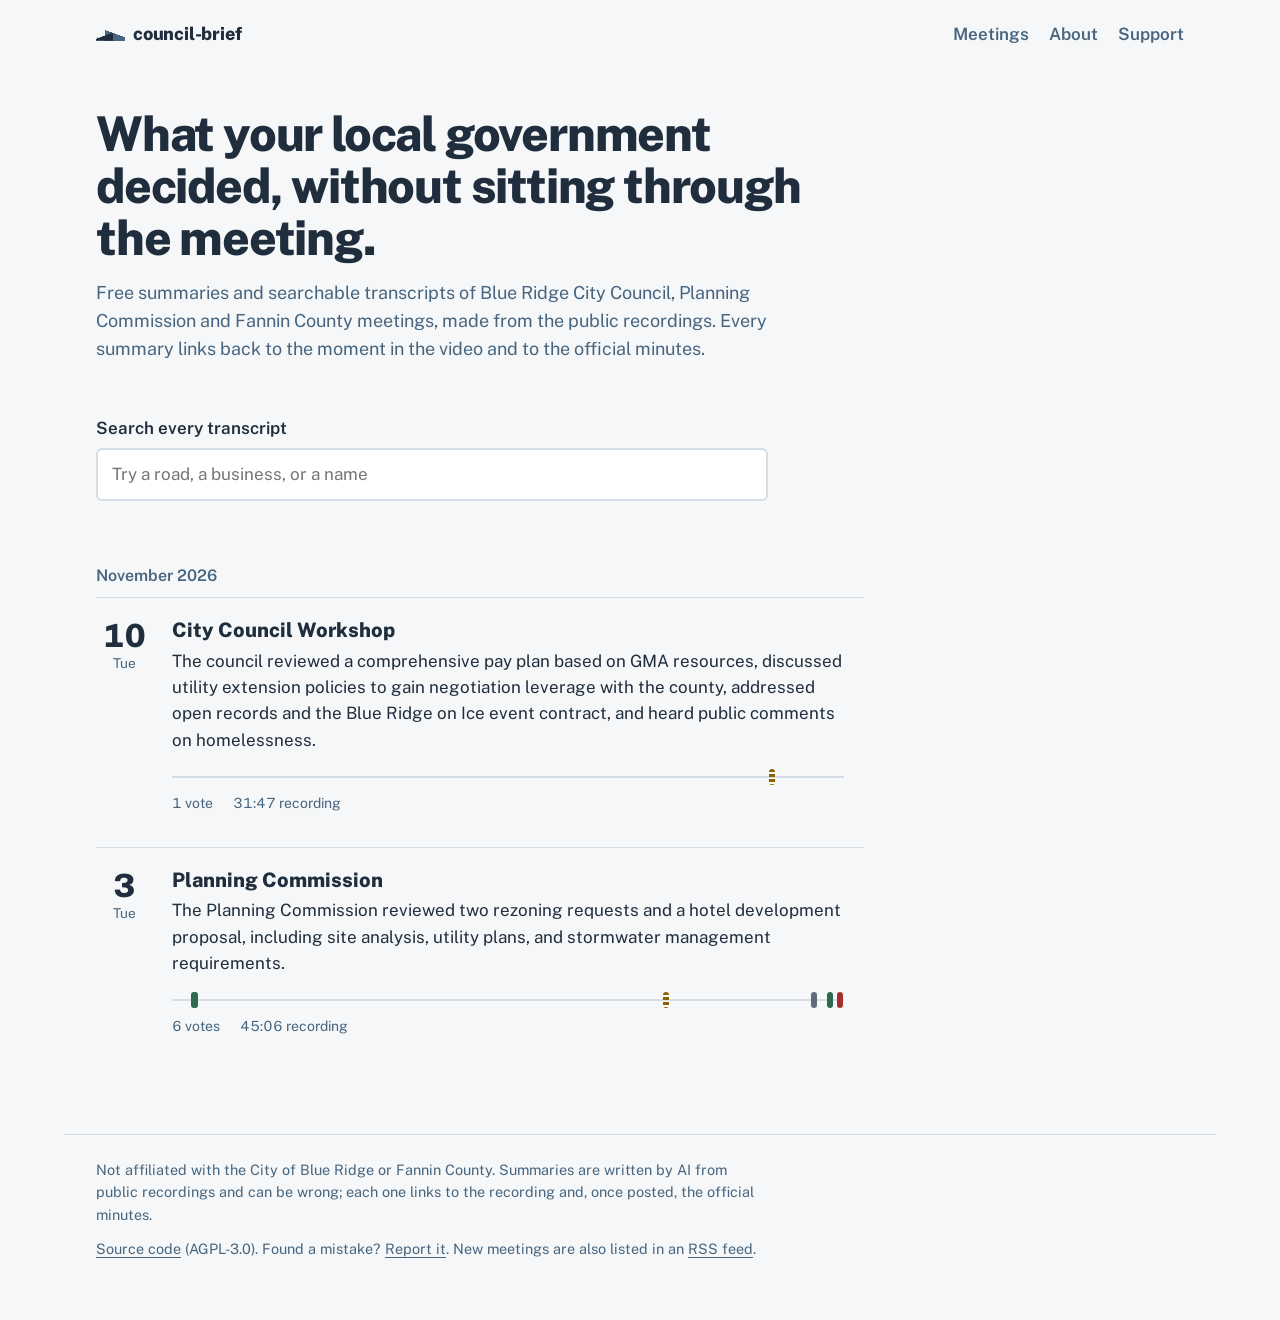
==== docs/index.html @ 67299557 "Support page: upgrade costs and donation goal; drop email alerts from the free version" ====
<!doctype html>
<html lang="en">
<head>
<meta charset="utf-8">
<meta name="viewport" content="width=device-width, initial-scale=1">
<title>council-brief: Blue Ridge and Fannin County meetings</title>
<meta name="description" content="Free summaries and searchable transcripts of Blue Ridge and Fannin County, Georgia public meetings.">
<link rel="preconnect" href="https://fonts.googleapis.com">
<link rel="preconnect" href="https://fonts.gstatic.com" crossorigin>
<link rel="stylesheet" href="https://fonts.googleapis.com/css2?family=Public+Sans:ital,wght@0,400;0,600;0,800;1,400&display=swap">
<link rel="stylesheet" href="assets/style.css">
<link rel="alternate" type="application/rss+xml" title="council-brief: new meetings" href="feed.xml">
</head>
<body>
<a class="skip" href="#main">Skip to content</a>
<header class="site">
  <a class="mark" href="index.html">council-brief</a>
  <nav aria-label="Site">
    <a href="index.html">Meetings</a>
    <a href="about.html">About</a>
    <a href="support.html">Support</a>
  </nav>
</header>
<main id="main">
<div class="intro">
<h1>What your local government decided, without sitting through the meeting.</h1>
<p>Free summaries and searchable transcripts of Blue Ridge City Council, Planning Commission and
Fannin County meetings, made from the public recordings. Every summary links back to the moment in the
video and to the official minutes.</p>
</div>
<section class="search" aria-labelledby="search-label">
  <label id="search-label" for="q">Search every transcript</label>
  <input id="q" type="search" autocomplete="off" placeholder="Try a road, a business, or a name">
  <p class="search-count" aria-live="polite"></p>
  <ol class="results"></ol>
</section>
<section class="month"><h2>November 2026</h2><ol class="entries"><li class="entry">
  <time datetime="2026-11-10"><span class="day">10</span><span class="dow">Tue</span></time>
  <div>
    <h3><a href="m/Kqv_qusn6rM.html">City Council Workshop</a></h3>
    <p>The council reviewed a comprehensive pay plan based on GMA resources, discussed utility extension policies to gain negotiation leverage with the county, addressed open records and the Blue Ridge on Ice event contract, and heard public comments on homelessness.</p>
    <div class="strip compact" role="group" aria-label="Timeline of the 31:47 recording with 1 vote marked"><div class="strip-bar"><span class="vmark unclear" style="left:89.23%" title="28:22: Result unclear, Extend the time for discussion"></span></div></div>
    <p class="facts"><span>1 vote</span><span>31:47 recording</span></p>
  </div>
</li><li class="entry">
  <time datetime="2026-11-03"><span class="day">3</span><span class="dow">Tue</span></time>
  <div>
    <h3><a href="m/su1pgPIVpbM.html">Planning Commission</a></h3>
    <p>The Planning Commission reviewed two rezoning requests and a hotel development proposal, including site analysis, utility plans, and stormwater management requirements.</p>
    <div class="strip compact" role="group" aria-label="Timeline of the 45:06 recording with 6 votes marked"><div class="strip-bar"><span class="vmark passed" style="left:3.25%" title="1:28: Passed, approve the minutes from the October 8th meeting"></span><span class="vmark passed" style="left:3.47%" title="1:34: Passed, approve the agenda for tonight"></span><span class="vmark unclear" style="left:73.46%" title="33:08: Result unclear, Rezone the property to C2"></span><span class="vmark dropped" style="left:95.55%" title="43:06: Died for lack of a second, Rezone the property to Central Business District (CBD)"></span><span class="vmark passed" style="left:97.95%" title="44:11: Passed, Rezone partial land to C2 with staff conditions"></span><span class="vmark failed" style="left:99.40%" title="44:50: Failed, Approve a conditional use permit for the hotel"></span></div></div>
    <p class="facts"><span>6 votes</span><span>45:06 recording</span></p>
  </div>
</li></ol></section>
</main>
<footer class="site">
  <p>Not affiliated with the City of Blue Ridge or Fannin County. Summaries are written by AI from public
  recordings and can be wrong; each one links to the recording and, once posted, the official minutes.</p>
  <p><a href="https://github.com/sudo-update-bryguy/council-brief">Source code</a> (AGPL-3.0). Found a mistake? <a href="https://github.com/sudo-update-bryguy/council-brief/issues">Report it</a>.
  New meetings are also listed in an <a href="feed.xml">RSS feed</a>.</p>
</footer>
<script src="assets/app.js"></script>

</body>
</html>
---- docs/assets/style.css ----
/* council-brief: the colors of the Blue Ridge range, layered blues on cool paper. */
:root {
  --paper: #f5f7f8;
  --haze: #d5dee6;      /* farthest ridge: borders, the timeline track */
  --mist: #e8eef2;      /* panels */
  --ridge: #47657f;     /* links, secondary text */
  --slate: #1f2d3d;     /* nearest ridge: text */
  --passed: #2e6a4d;    /* spruce */
  --failed: #a3302a;
  --unclear: #8a6200;   /* ochre */
  --dropped: #5f6b78;
  --measure: 42rem;
  --gap: clamp(1rem, 3vw, 2rem);
  font-family: "Public Sans", system-ui, -apple-system, "Segoe UI", sans-serif;
  color: var(--slate);
  background: var(--paper);
  line-height: 1.55;
}
* { box-sizing: border-box; }
body { margin: 0; font-size: 1.0625rem; }
a { color: var(--ridge); text-underline-offset: 0.18em; }
a:hover { color: var(--slate); }
:focus-visible { outline: 3px solid var(--unclear); outline-offset: 2px; border-radius: 2px; }
h1, h2, h3 { line-height: 1.2; margin: 0; }
h2 { font-size: 1.25rem; font-weight: 800; margin: 2.25rem 0 0.75rem; }
h3 { font-size: 1.0625rem; font-weight: 600; }
p { margin: 0 0 0.75rem; }
.visually-hidden, .skip:not(:focus) {
  position: absolute; width: 1px; height: 1px; overflow: hidden; clip: rect(0 0 0 0); white-space: nowrap;
}
.skip:focus { position: absolute; top: 0.5rem; left: 0.5rem; background: var(--slate); color: #fff; padding: 0.5rem 1rem; z-index: 10; }

/* Even-width digits only where numbers line up (times, dates); applied to all
   text, this font also widens hyphens. */
.ts, time, .strip-ends, .facts, .results .where { font-variant-numeric: tabular-nums; }

/* ---------- frame ---------- */
header.site, main, footer.site { max-width: 72rem; margin: 0 auto; padding: 0 var(--gap); }
header.site { display: flex; align-items: baseline; justify-content: space-between; gap: 1rem;
  flex-wrap: wrap; padding-top: 1.25rem; padding-bottom: 1.25rem; }
.mark { font-weight: 800; font-size: 1.125rem; color: var(--slate); text-decoration: none; letter-spacing: -0.01em; }
.mark::before { /* three ridgelines */
  content: ""; display: inline-block; width: 1.6em; height: 0.8em; margin-right: 0.45em; vertical-align: -0.05em;
  background:
    linear-gradient(160deg, transparent 48%, var(--slate) 49% 100%) 0 100% / 60% 70% no-repeat,
    linear-gradient(200deg, transparent 48%, var(--ridge) 49% 100%) 100% 100% / 70% 100% no-repeat,
    linear-gradient(var(--haze), var(--haze)) 0 100% / 100% 30% no-repeat;
}
header.site nav { display: flex; gap: 1.25rem; }
header.site nav a { text-decoration: none; font-weight: 600; }
footer.site { margin-top: 4rem; padding-top: 1.5rem; padding-bottom: 3rem; border-top: 1px solid var(--haze);
  color: var(--ridge); font-size: 0.9rem; }
footer.site p { max-width: var(--measure); }

/* ---------- home ---------- */
.intro { max-width: 46rem; padding: 2.5rem 0 1.5rem; }
.intro h1 { font-size: clamp(1.9rem, 5vw, 3rem); font-weight: 800; letter-spacing: -0.025em; line-height: 1.08; margin-bottom: 1rem; }
.intro p { max-width: var(--measure); color: var(--ridge); font-size: 1.125rem; }

.search { max-width: var(--measure); margin: 1rem 0 1rem; }
.search label, .find { display: block; font-weight: 600; margin-bottom: 0.4rem; }
input[type="search"] { width: 100%; font: inherit; color: var(--slate); background: #fff;
  border: 2px solid var(--haze); border-radius: 6px; padding: 0.7rem 0.9rem; }
input[type="search"]:focus { border-color: var(--ridge); outline: none; box-shadow: 0 0 0 3px var(--haze); }
.search-count, .find-count { color: var(--ridge); font-size: 0.9rem; margin: 0.5rem 0; min-height: 1.2em; }
.results { list-style: none; padding: 0; margin: 0; }
.results li { padding: 0.6rem 0; border-bottom: 1px solid var(--haze); }
.results .where { display: block; font-size: 0.875rem; color: var(--ridge); }
mark { background: #f1dfa8; color: inherit; padding: 0 0.1em; border-radius: 2px; }

.month h2 { color: var(--ridge); font-weight: 600; font-size: 1rem; margin-top: 2.5rem; }
.entries { list-style: none; padding: 0; margin: 0; }
.entry { display: grid; grid-template-columns: 3.5rem 1fr; gap: 0 1.25rem; padding: 1.25rem 0;
  border-top: 1px solid var(--haze); max-width: 48rem; }
.entry time { display: flex; flex-direction: column; align-items: center; line-height: 1; padding-top: 0.15rem; }
.entry .day { font-size: 2rem; font-weight: 800; letter-spacing: -0.03em; }
.entry .dow { font-size: 0.85rem; color: var(--ridge); margin-top: 0.3rem; }
.entry h3 { font-size: 1.25rem; font-weight: 800; margin-bottom: 0.35rem; }
.entry h3 a { color: var(--slate); text-decoration: none; }
.entry h3 a:hover { text-decoration: underline; }
.entry p { max-width: var(--measure); }
.facts { display: flex; gap: 1.25rem; font-size: 0.875rem; color: var(--ridge); margin-top: 0.5rem; }

/* ---------- the timeline strip: the meeting as a bar, votes marked where they happened ---------- */
.strip { margin: 1rem 0 0.25rem; }
.strip-bar { position: relative; height: 1.75rem; border-radius: 4px;
  background: linear-gradient(to bottom, transparent 42%, var(--haze) 42% 58%, transparent 58%); }
.strip.compact .strip-bar { height: 1rem; max-width: var(--measure); }
.vmark { position: absolute; top: 0; bottom: 0; width: 6px; margin-left: -3px; border-radius: 3px; background: var(--dropped); }
.strip:not(.compact) .vmark { width: 10px; margin-left: -5px; }
.strip:not(.compact) .vmark:hover, .strip:not(.compact) .vmark:focus-visible { transform: scaleY(1.2); }
.vmark.passed { background: var(--passed); }
.vmark.failed { background: var(--failed); }
.vmark.unclear { background: repeating-linear-gradient(180deg, var(--unclear) 0 3px, transparent 3px 5px); }
.strip-ends { display: flex; justify-content: space-between; font-size: 0.8rem; color: var(--ridge); margin-top: 0.2rem; }
.playhead { position: absolute; top: -2px; bottom: -2px; width: 2px; background: var(--slate); pointer-events: none; display: none; }

/* ---------- meeting ---------- */
body.wide header.site, body.wide main, body.wide footer.site { max-width: 112rem; }
.meeting h1 { font-size: clamp(1.75rem, 4.5vw, 2.75rem); font-weight: 800; letter-spacing: -0.02em; margin: 0.5rem 0 0.5rem; }
.meeting h1 .date { display: block; font-size: 0.5em; font-weight: 400; letter-spacing: 0; color: var(--ridge); margin-top: 0.4rem; }
.back { margin: 1rem 0 0; font-size: 0.95rem; }
.top { display: grid; gap: 1.5rem; }
.lede-block, .votes { min-width: 0; }
.votes h2 { margin-top: 0.5rem; }

/* Wide screens: the video in the middle, flanked by the title and overview on
   the left and the votes on the right. */
@media (min-width: 70rem) {
  .top {
    grid-template-columns: minmax(15rem, 1fr) minmax(0, 2.4fr) minmax(18rem, 1.15fr);
    grid-template-rows: auto 1fr;
    grid-template-areas: "heading watch votes" "lede watch votes";
    column-gap: clamp(1.5rem, 2.5vw, 3rem); row-gap: 0; align-items: start;
  }
  .heading { grid-area: heading; }
  .watch { grid-area: watch; margin-top: 1rem; }
  .lede-block { grid-area: lede; margin-top: 1rem; }
  .votes { grid-area: votes; margin-top: 0.5rem; }
  .meeting h1 { font-size: clamp(1.9rem, 2.4vw, 2.6rem); }
  .top .lede { font-size: 1.075rem; }
  /* Narrow column: outcome and time on one line, the motion under them. */
  .votes .decision { grid-template-columns: 1fr auto; }
  .votes .decision .motion { grid-column: 1 / -1; grid-row: 2; padding-right: 0.9rem; }
  .votes .motion p { font-size: 0.975rem; }
}

/* Below the video: discussion and comments in columns, transcript full width. */
.details { margin-top: 1rem; }
.details .items { max-width: none; }
@media (min-width: 60rem) {
  .details .items { display: grid; grid-template-columns: repeat(auto-fill, minmax(24rem, 1fr)); column-gap: 3rem; }
  .details .items li { border-bottom: 0; border-top: 1px solid var(--haze); }
}
.player { position: relative; aspect-ratio: 16 / 9; background: var(--slate); border-radius: 6px; overflow: hidden; }
.player iframe, #player { position: absolute; inset: 0; width: 100%; height: 100%; border: 0; }
.poster { display: flex; align-items: center; justify-content: center; height: 100%; color: #fff; font-weight: 600; }
.record { background: var(--mist); border-radius: 6px; padding: 1rem 1.25rem; margin-top: 1.25rem; font-size: 0.95rem; }
.record h2 { font-size: 1rem; margin: 0 0 0.4rem; }
.record p:first-of-type a { margin-right: 1rem; font-weight: 600; }
.record p:last-child { margin: 0; color: var(--ridge); }

.lede { font-size: 1.2rem; line-height: 1.5; max-width: var(--measure); }

.decisions { list-style: none; padding: 0; margin: 0; }
.decision { display: grid; grid-template-columns: 8.5rem 1fr auto; gap: 0.25rem 1rem; padding: 0.9rem 0 0.9rem 0.9rem;
  border-left: 5px solid var(--dropped); margin-bottom: 0.5rem; background: #fff; border-radius: 0 6px 6px 0; }
.decision.passed { border-color: var(--passed); }
.decision.failed { border-color: var(--failed); }
.decision.unclear { border-left-style: dashed; border-color: var(--unclear); }
.outcome { font-weight: 800; }
.passed .outcome { color: var(--passed); }
.failed .outcome { color: var(--failed); }
.unclear .outcome { color: var(--unclear); }
.dropped .outcome { color: var(--dropped); }
.motion p { margin: 0; }
.count { display: block; font-size: 0.875rem; color: var(--ridge); }
.when { padding-right: 0.9rem; }
blockquote { margin: 0.4rem 0 0; color: var(--ridge); font-size: 0.925rem; }
@media (max-width: 34rem) {
  .decision { grid-template-columns: 1fr auto; }
  .decision .motion { grid-column: 1 / -1; grid-row: 2; padding-right: 0.9rem; }
}

.items { list-style: none; padding: 0; margin: 0; max-width: var(--measure); }
.items li { padding: 0.75rem 0; border-bottom: 1px solid var(--haze); }
.items li:last-child { border-bottom: 0; }
.items h3 { margin-bottom: 0.25rem; }
.items .pos { font-weight: 400; color: var(--ridge); }
.items p { margin: 0; }
.check { display: inline-block; margin-top: 0.35rem; font-size: 0.825rem; color: var(--unclear); cursor: help;
  border-bottom: 1px dotted currentColor; }
.ts { font-size: 0.875rem; font-weight: 600; white-space: nowrap; text-decoration: none;
  background: var(--mist); color: var(--ridge); padding: 0.05rem 0.4rem; border-radius: 4px; }
.ts:hover { background: var(--haze); color: var(--slate); }
.provenance { margin-top: 2rem; font-size: 0.875rem; color: var(--ridge); max-width: 60rem; }
.empty { color: var(--ridge); }

#transcript { margin-top: 3rem; border-top: 1px solid var(--haze); }
#transcript .note { color: var(--ridge); font-size: 0.925rem; max-width: var(--measure); }
.lines { margin-top: 1rem; }
.lines { max-width: 82rem; }
.lines p { display: grid; grid-template-columns: 4.25rem 1fr; gap: 0.75rem; margin: 0; padding: 0.3rem 0.5rem; border-radius: 4px; }
.lines p.hidden { display: none; }
.lines p.here { background: #fbf1d3; }
.lines .ts { justify-self: start; align-self: start; }
.who { display: block; font-weight: 600; font-size: 0.875rem; color: var(--ridge); }

.prose { max-width: var(--measure); padding-top: 1rem; }
.prose h1 { font-size: 2.25rem; font-weight: 800; letter-spacing: -0.02em; margin: 1rem 0 1.25rem; }
.prose li { margin-bottom: 0.5rem; }

/* ---------- support ---------- */
.support h2 { margin-top: 2.5rem; }
.goal { background: #fff; border-left: 5px solid var(--passed); border-radius: 0 6px 6px 0; padding: 1.25rem 1.5rem; margin: 1.5rem 0; }
.goal h2 { margin: 0 0 0.75rem; }
.bar { height: 1.1rem; background: var(--haze); border-radius: 999px; overflow: hidden; }
.bar span { display: block; height: 100%; background: var(--passed); border-radius: 999px; min-width: 0.4rem; }
.goal-status { font-weight: 600; margin: 0.75rem 0 0.5rem; }
.goal-status.done { color: var(--passed); }
.give { display: inline-block; background: var(--slate); color: #fff; font-weight: 600; text-decoration: none;
  padding: 0.6rem 1.4rem; border-radius: 6px; }
.give:hover { background: var(--ridge); color: #fff; }
.note { color: var(--ridge); font-size: 0.925rem; }
.costs { width: 100%; border-collapse: collapse; margin: 0.5rem 0 0.75rem; font-variant-numeric: tabular-nums; }
.costs th, .costs td { text-align: left; padding: 0.55rem 0.25rem; border-bottom: 1px solid var(--haze); }
.costs td:last-child, .costs th:last-child { text-align: right; }
.costs tfoot th, .costs tfoot td { font-weight: 800; border-bottom: 0; border-top: 2px solid var(--slate); }

@media (prefers-reduced-motion: reduce) { * { scroll-behavior: auto !important; transition: none !important; } }
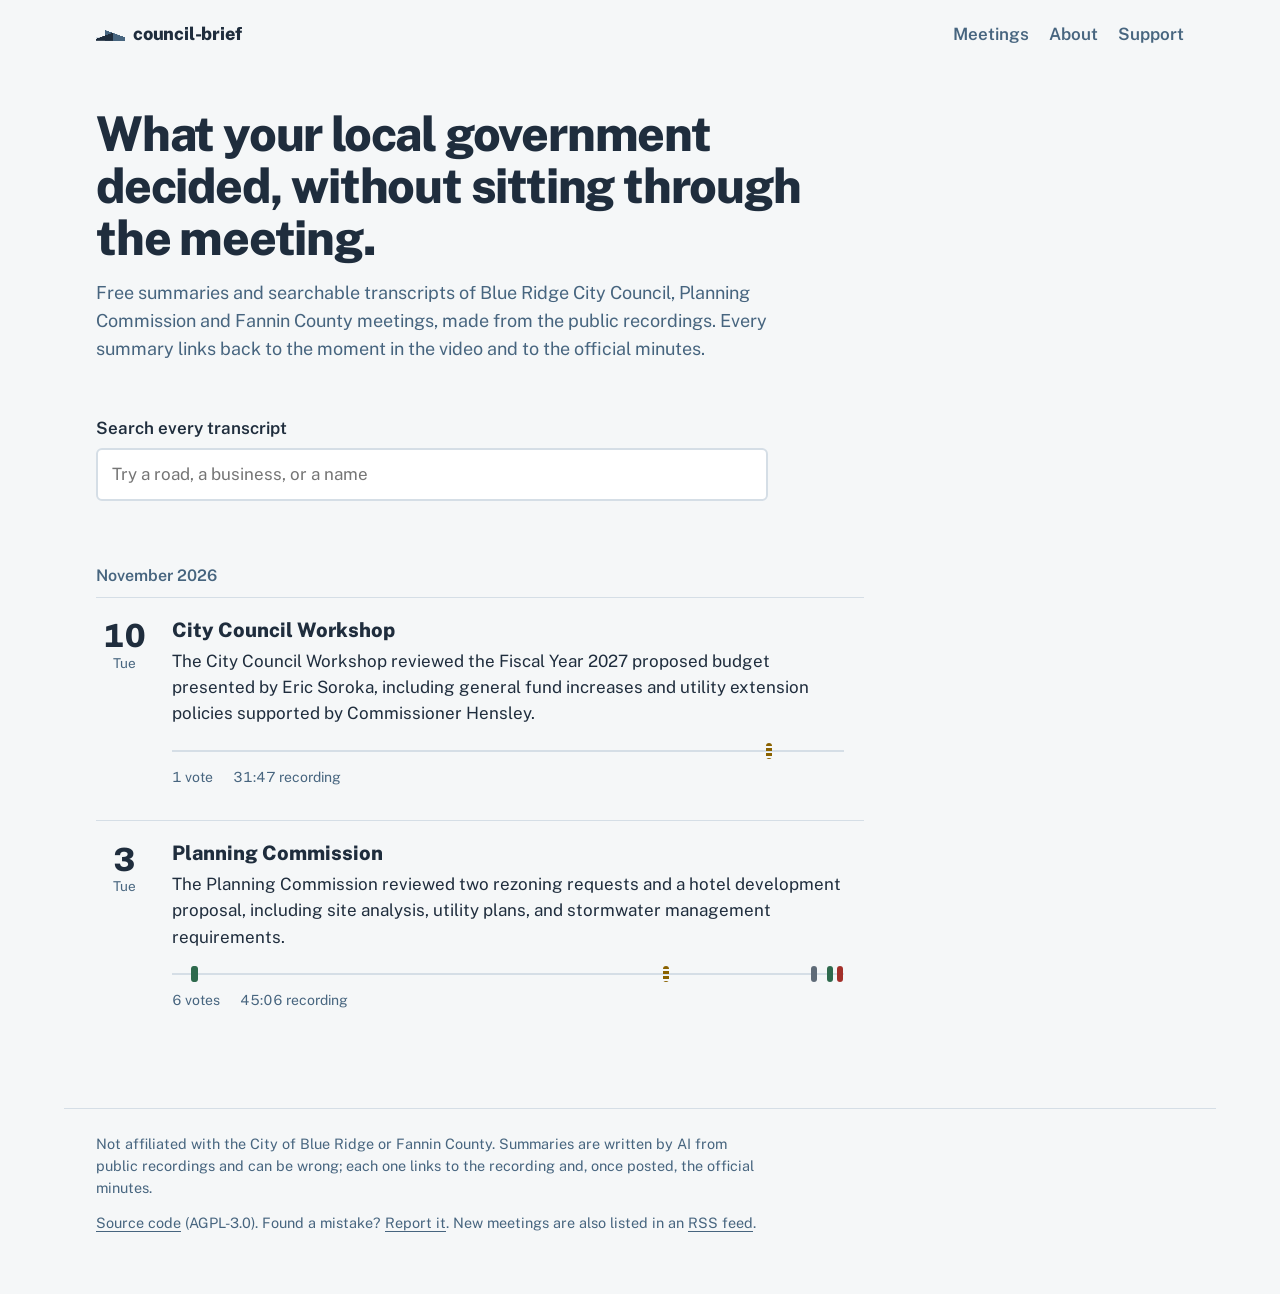
==== commit 6cbee542: "minutes.py: movers, seconders and roll calls from the official minutes; name voices from them" ====
--- a/docs/index.html
+++ b/docs/index.html
@@ -38,8 +38,8 @@
   <time datetime="2026-11-10"><span class="day">10</span><span class="dow">Tue</span></time>
   <div>
     <h3><a href="m/Kqv_qusn6rM.html">City Council Workshop</a></h3>
-    <p>The council reviewed a comprehensive pay plan based on GMA resources, discussed utility extension policies to gain negotiation leverage with the county, addressed open records and the Blue Ridge on Ice event contract, and heard public comments on homelessness.</p>
-    <div class="strip compact" role="group" aria-label="Timeline of the 31:47 recording with 1 vote marked"><div class="strip-bar"><span class="vmark unclear" style="left:89.23%" title="28:22: Result unclear, Extend the time for discussion"></span></div></div>
+    <p>The City Council Workshop reviewed the Fiscal Year 2027 proposed budget presented by Eric Soroka, including general fund increases and utility extension policies supported by Commissioner Hensley.</p>
+    <div class="strip compact" role="group" aria-label="Timeline of the 31:47 recording with 1 vote marked"><div class="strip-bar"><span class="vmark unclear" style="left:88.82%" title="28:14: Result unclear, Extend the time"></span></div></div>
     <p class="facts"><span>1 vote</span><span>31:47 recording</span></p>
   </div>
 </li><li class="entry">
--- a/docs/assets/style.css
+++ b/docs/assets/style.css
@@ -155,6 +155,7 @@
 .dropped .outcome { color: var(--dropped); }
 .motion p { margin: 0; }
 .count { display: block; font-size: 0.875rem; color: var(--ridge); }
+.count.official { color: var(--slate); font-weight: 600; }
 .when { padding-right: 0.9rem; }
 blockquote { margin: 0.4rem 0 0; color: var(--ridge); font-size: 0.925rem; }
 @media (max-width: 34rem) {
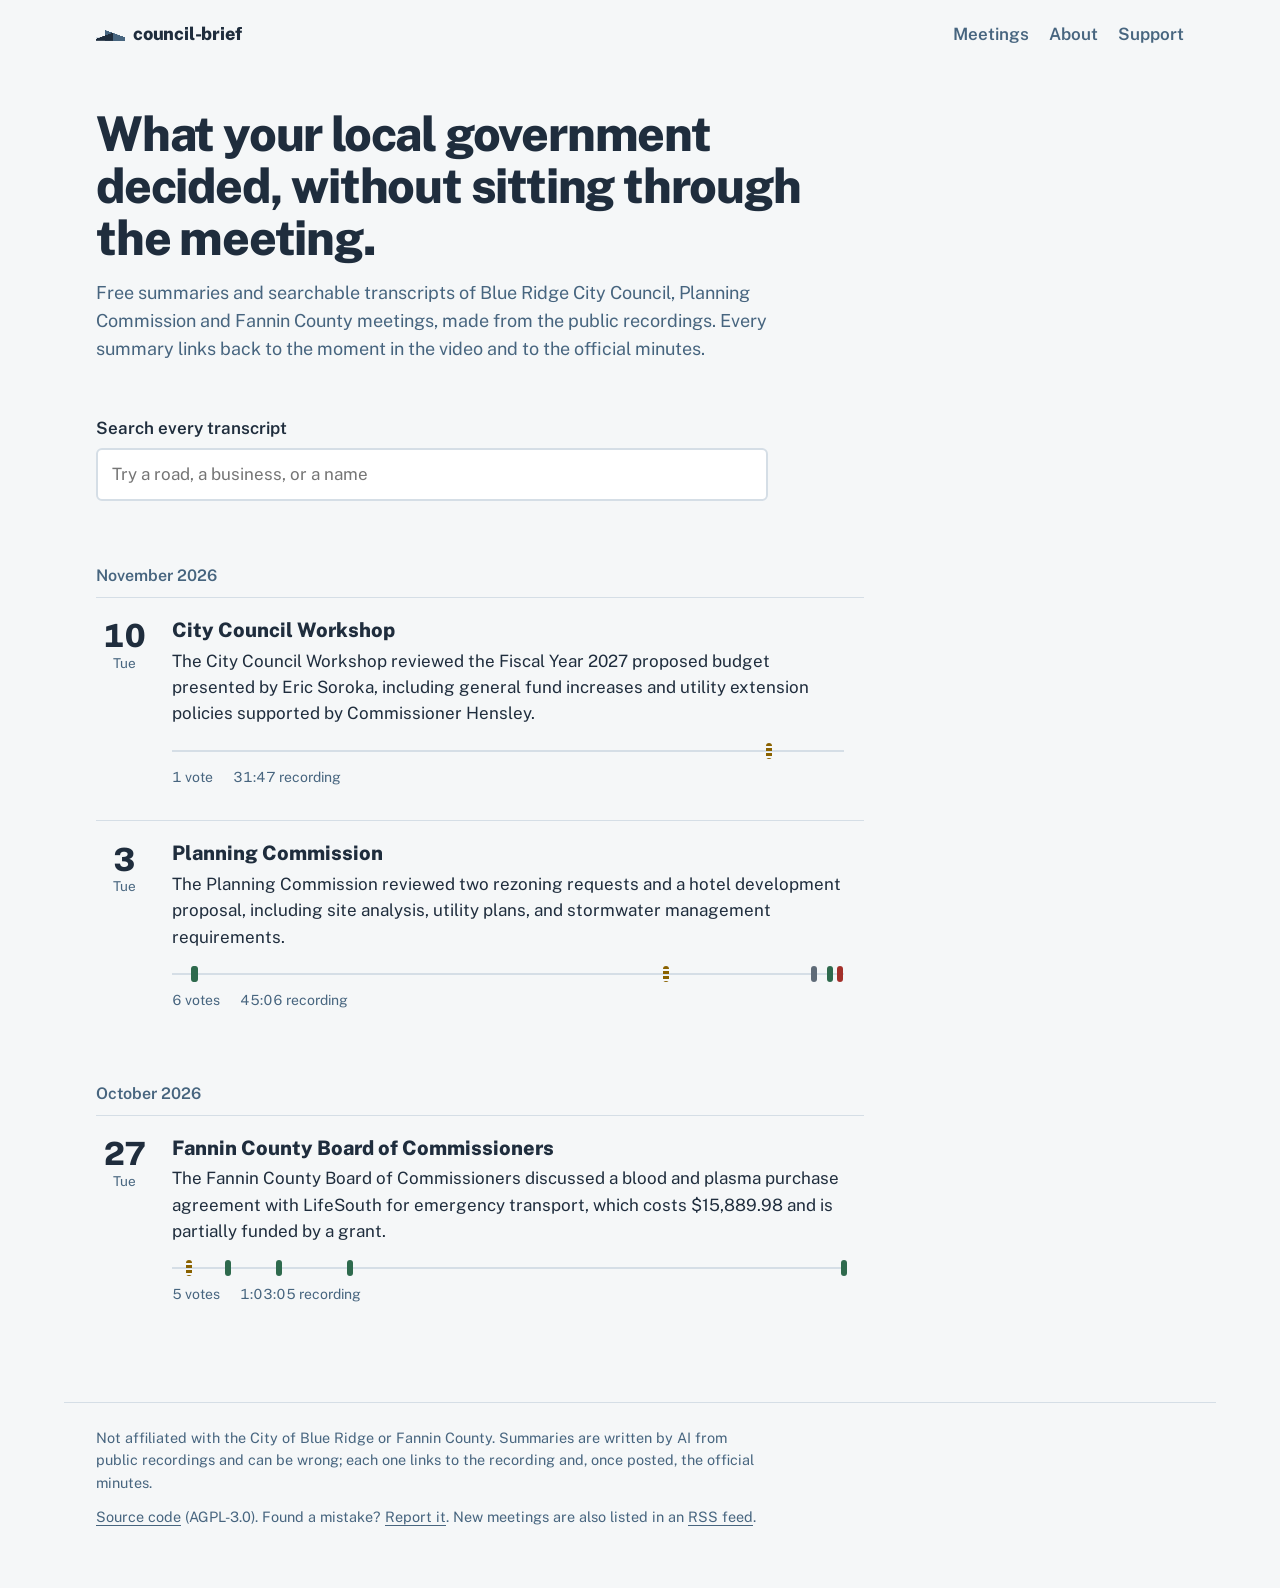
==== commit 7cc5e671: "First county meeting: chair found without a call to order; 'Board of Ed' no longer names anyone; cou" ====
--- a/docs/index.html
+++ b/docs/index.html
@@ -50,6 +50,14 @@
     <div class="strip compact" role="group" aria-label="Timeline of the 45:06 recording with 6 votes marked"><div class="strip-bar"><span class="vmark passed" style="left:3.25%" title="1:28: Passed, approve the minutes from the October 8th meeting"></span><span class="vmark passed" style="left:3.47%" title="1:34: Passed, approve the agenda for tonight"></span><span class="vmark unclear" style="left:73.46%" title="33:08: Result unclear, Rezone the property to C2"></span><span class="vmark dropped" style="left:95.55%" title="43:06: Died for lack of a second, Rezone the property to Central Business District (CBD)"></span><span class="vmark passed" style="left:97.95%" title="44:11: Passed, Rezone partial land to C2 with staff conditions"></span><span class="vmark failed" style="left:99.40%" title="44:50: Failed, Approve a conditional use permit for the hotel"></span></div></div>
     <p class="facts"><span>6 votes</span><span>45:06 recording</span></p>
   </div>
+</li></ol></section><section class="month"><h2>October 2026</h2><ol class="entries"><li class="entry">
+  <time datetime="2026-10-27"><span class="day">27</span><span class="dow">Tue</span></time>
+  <div>
+    <h3><a href="m/Rz-x_ASxPIE.html">Fannin County Board of Commissioners</a></h3>
+    <p>The Fannin County Board of Commissioners discussed a blood and plasma purchase agreement with LifeSouth for emergency transport, which costs $15,889.98 and is partially funded by a grant.</p>
+    <div class="strip compact" role="group" aria-label="Timeline of the 1:03:05 recording with 5 votes marked"><div class="strip-bar"><span class="vmark unclear" style="left:2.54%" title="1:36: Result unclear, Approve the minutes from the October 13 meeting"></span><span class="vmark passed" style="left:8.40%" title="5:18: Passed, Approve the contract with the Fannin County Chamber of Commerce"></span><span class="vmark passed" style="left:15.90%" title="10:02: Passed, Purchase the 2026 Chevrolet truck"></span><span class="vmark passed" style="left:26.50%" title="16:43: Passed, Approve the purchase of blood and plasma units for $15,889.98 with a $12,000 grant"></span><span class="vmark passed" style="left:99.96%" title="1:03:04: Passed, Adjourn"></span></div></div>
+    <p class="facts"><span>5 votes</span><span>1:03:05 recording</span></p>
+  </div>
 </li></ol></section>
 </main>
 <footer class="site">
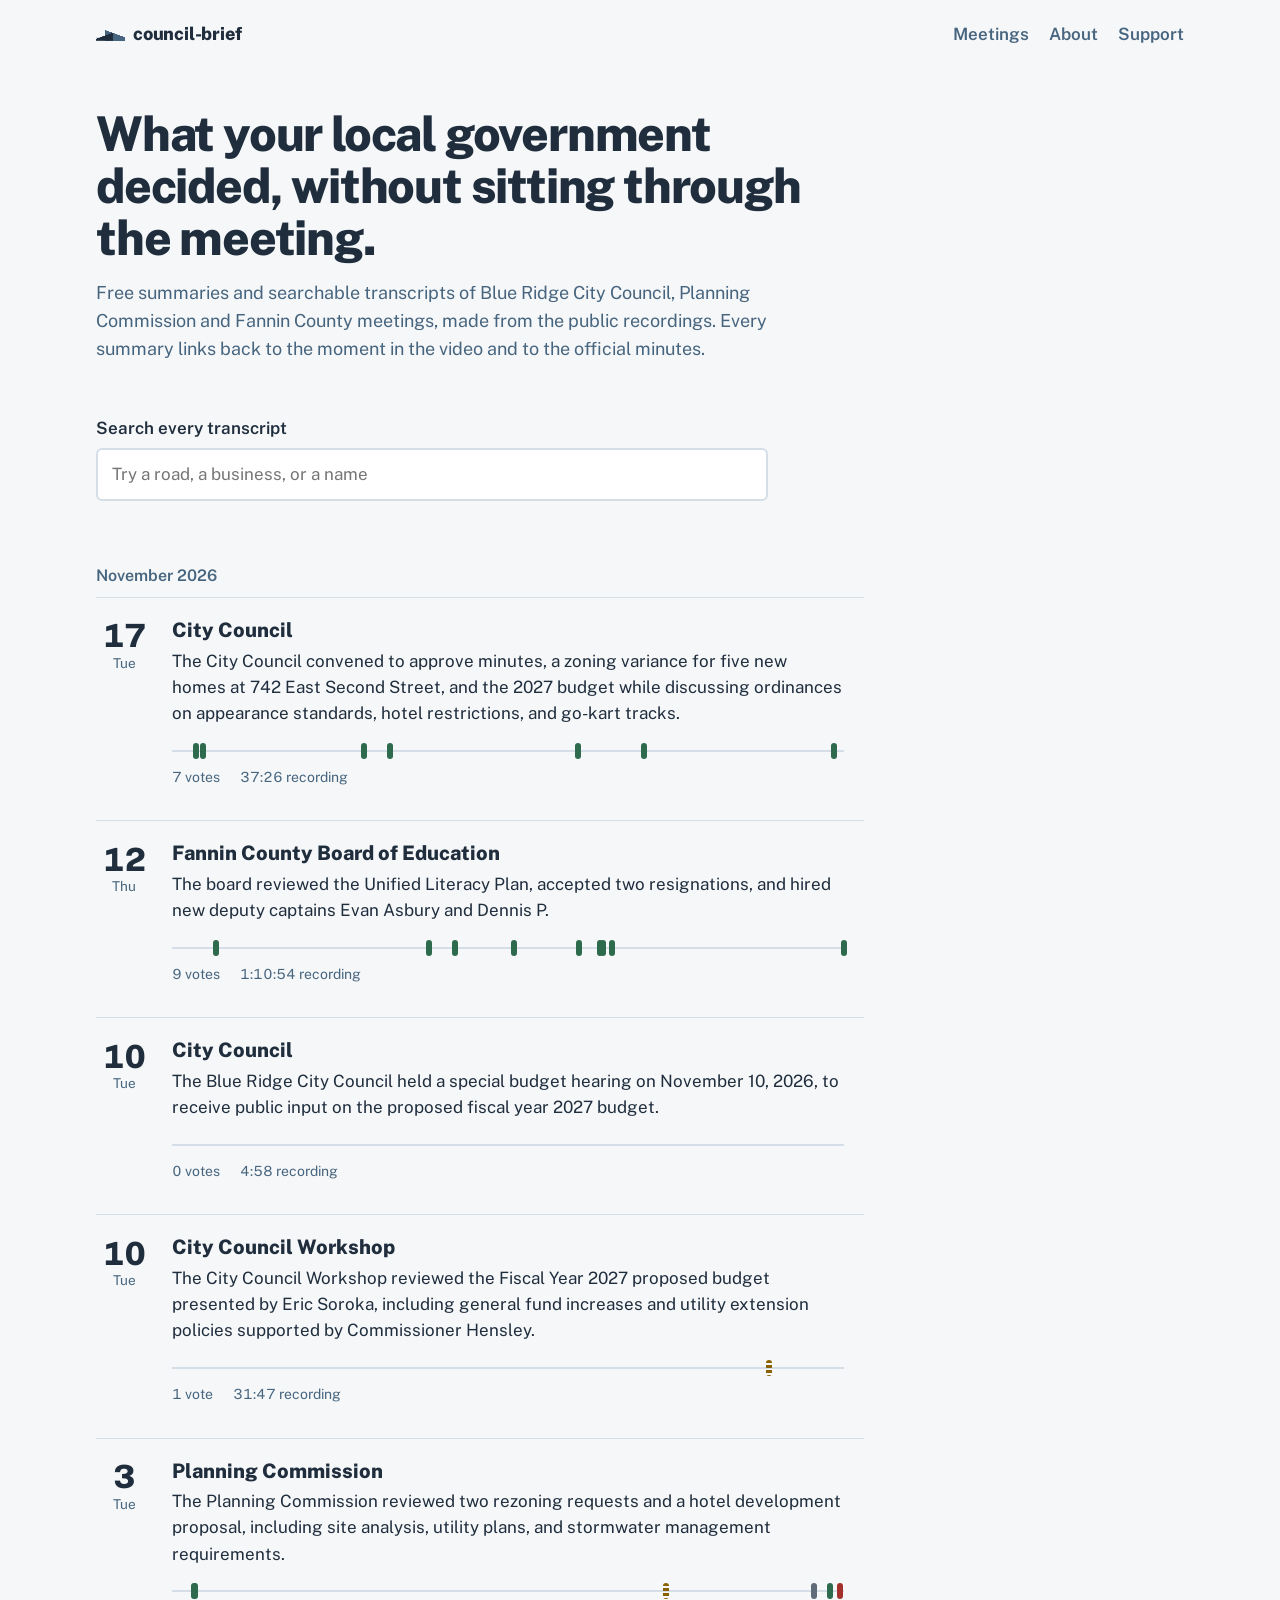
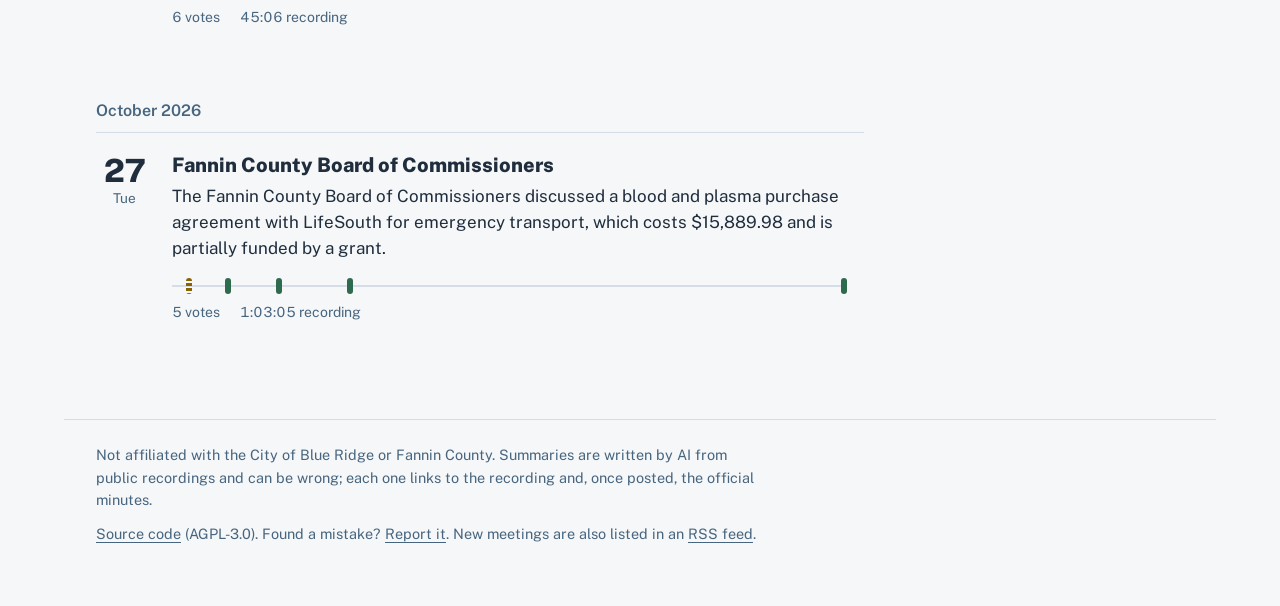
==== commit 6868fcaa: "Latest meetings from every board; multi-page agendas, duplicate votes, consent agendas, hand-off by " ====
--- a/docs/index.html
+++ b/docs/index.html
@@ -35,6 +35,30 @@
   <ol class="results"></ol>
 </section>
 <section class="month"><h2>November 2026</h2><ol class="entries"><li class="entry">
+  <time datetime="2026-11-17"><span class="day">17</span><span class="dow">Tue</span></time>
+  <div>
+    <h3><a href="m/kdTQeq9qhlg.html">City Council</a></h3>
+    <p>The City Council convened to approve minutes, a zoning variance for five new homes at 742 East Second Street, and the 2027 budget while discussing ordinances on appearance standards, hotel restrictions, and go-kart tracks.</p>
+    <div class="strip compact" role="group" aria-label="Timeline of the 37:26 recording with 7 votes marked"><div class="strip-bar"><span class="vmark passed" style="left:3.61%" title="1:21: Passed, Approve the minutes from the previous city council workshop on October 13, 2026 and the city council meeting on October 20th, 2026."></span><span class="vmark passed" style="left:4.58%" title="1:43: Passed, Approve the agenda as presented."></span><span class="vmark passed" style="left:28.58%" title="10:42: Passed, Approve the application for a special exception variance for property located at 742 East Second Street with staff conditions"></span><span class="vmark passed" style="left:32.49%" title="12:10: Passed, Approve the consent agenda items"></span><span class="vmark passed" style="left:60.40%" title="22:37: Passed, Approve ordinance number BR 2026-23 to amend chapter 10 of the code of the city of Blue Ridge"></span><span class="vmark passed" style="left:70.19%" title="26:17: Passed, Adopt resolution BR2026-24 to adopt a budget for all funds of the city for the calendar year 2027"></span><span class="vmark passed" style="left:98.50%" title="36:53: Passed, Enter executive session"></span></div></div>
+    <p class="facts"><span>7 votes</span><span>37:26 recording</span></p>
+  </div>
+</li><li class="entry">
+  <time datetime="2026-11-12"><span class="day">12</span><span class="dow">Thu</span></time>
+  <div>
+    <h3><a href="m/cPJH8wCiCg4.html">Fannin County Board of Education</a></h3>
+    <p>The board reviewed the Unified Literacy Plan, accepted two resignations, and hired new deputy captains Evan Asbury and Dennis P.</p>
+    <div class="strip compact" role="group" aria-label="Timeline of the 1:10:54 recording with 9 votes marked"><div class="strip-bar"><span class="vmark passed" style="left:6.51%" title="4:37: Passed, Approve the agenda as presented"></span><span class="vmark passed" style="left:38.31%" title="27:10: Passed, Approve school quarterly financial reports"></span><span class="vmark passed" style="left:42.10%" title="29:51: Passed, Approve the district financial report as presented"></span><span class="vmark passed" style="left:50.84%" title="36:03: Passed, Approve the ESPLOST 7 referendum"></span><span class="vmark passed" style="left:60.55%" title="42:56: Passed, Approve the Unified Literacy Plan"></span><span class="vmark passed" style="left:63.63%" title="45:07: Passed, Accept the resignation of Thomas Hamby and Christy Sparks"></span><span class="vmark passed" style="left:64.10%" title="45:27: Passed, Hire John Brooke as a bus driver"></span><span class="vmark passed" style="left:65.46%" title="46:25: Passed, Hire substitute teachers Benjamin Ehrman, Brandy Franklin, Joy Grazinga, Angelina Hughes, Lisa Johanson, Natalie Run Scavenge, John Trotter, and Alexa Vinsalia"></span><span class="vmark passed" style="left:99.94%" title="1:10:52: Passed, adjourn"></span></div></div>
+    <p class="facts"><span>9 votes</span><span>1:10:54 recording</span></p>
+  </div>
+</li><li class="entry">
+  <time datetime="2026-11-10"><span class="day">10</span><span class="dow">Tue</span></time>
+  <div>
+    <h3><a href="m/vNBJu-7J65o.html">City Council</a></h3>
+    <p>The Blue Ridge City Council held a special budget hearing on November 10, 2026, to receive public input on the proposed fiscal year 2027 budget.</p>
+    <div class="strip compact" role="group" aria-label="Timeline of the 4:58 recording with 0 votes marked"><div class="strip-bar"></div></div>
+    <p class="facts"><span>0 votes</span><span>4:58 recording</span></p>
+  </div>
+</li><li class="entry">
   <time datetime="2026-11-10"><span class="day">10</span><span class="dow">Tue</span></time>
   <div>
     <h3><a href="m/Kqv_qusn6rM.html">City Council Workshop</a></h3>
--- a/docs/assets/style.css
+++ b/docs/assets/style.css
@@ -166,7 +166,12 @@
 .items { list-style: none; padding: 0; margin: 0; max-width: var(--measure); }
 .items li { padding: 0.75rem 0; border-bottom: 1px solid var(--haze); }
 .items li:last-child { border-bottom: 0; }
-.items h3 { margin-bottom: 0.25rem; }
+.items h3, .items h4 { margin-bottom: 0.25rem; }
+.items h4 { font-size: 1.0625rem; font-weight: 600; margin-top: 0; }
+.by-agenda .agenda-item { margin-top: 1.75rem; }
+.by-agenda .agenda-item h3 { font-size: 1.1875rem; font-weight: 700; }
+.by-agenda .starts { margin: 0.2rem 0 0.35rem; color: var(--ridge); font-size: 0.9375rem; }
+.by-agenda .empty { margin: 0.35rem 0 0; color: var(--ridge); }
 .items .pos { font-weight: 400; color: var(--ridge); }
 .items p { margin: 0; }
 .check { display: inline-block; margin-top: 0.35rem; font-size: 0.825rem; color: var(--unclear); cursor: help;
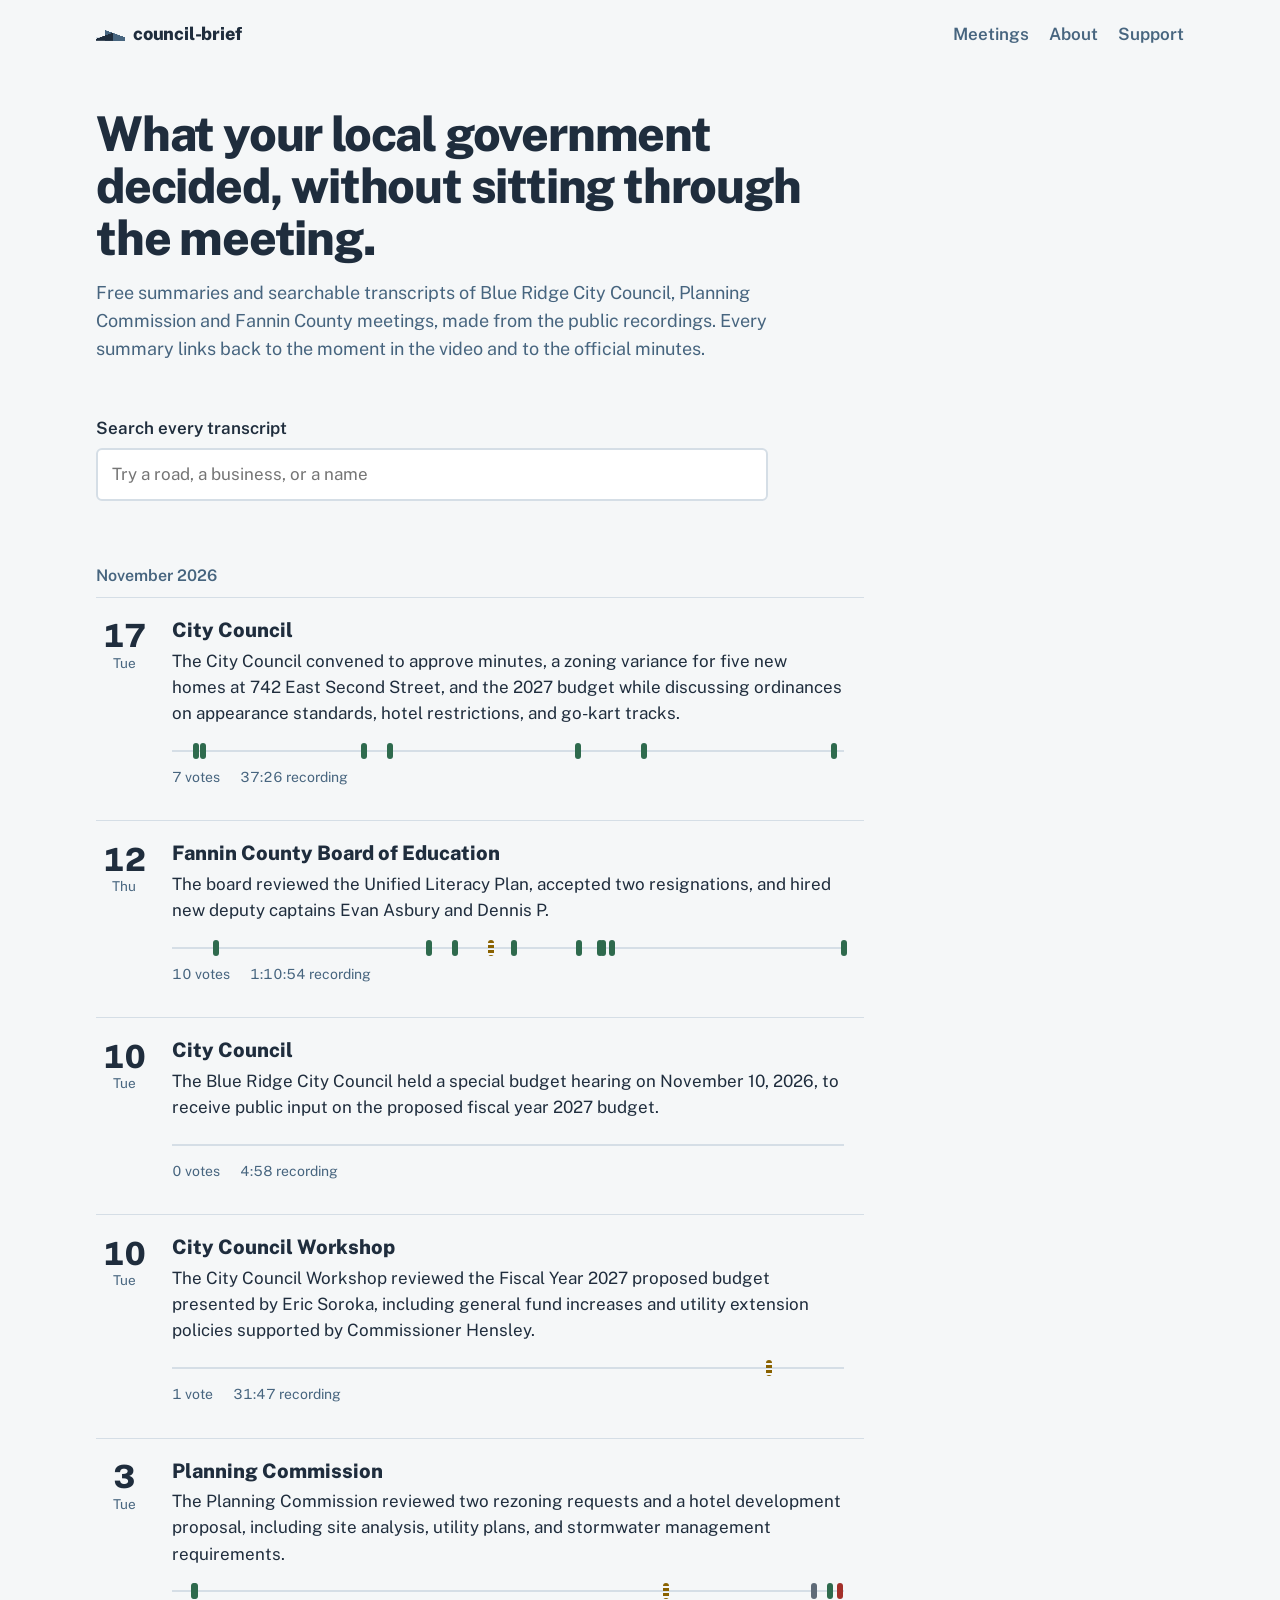
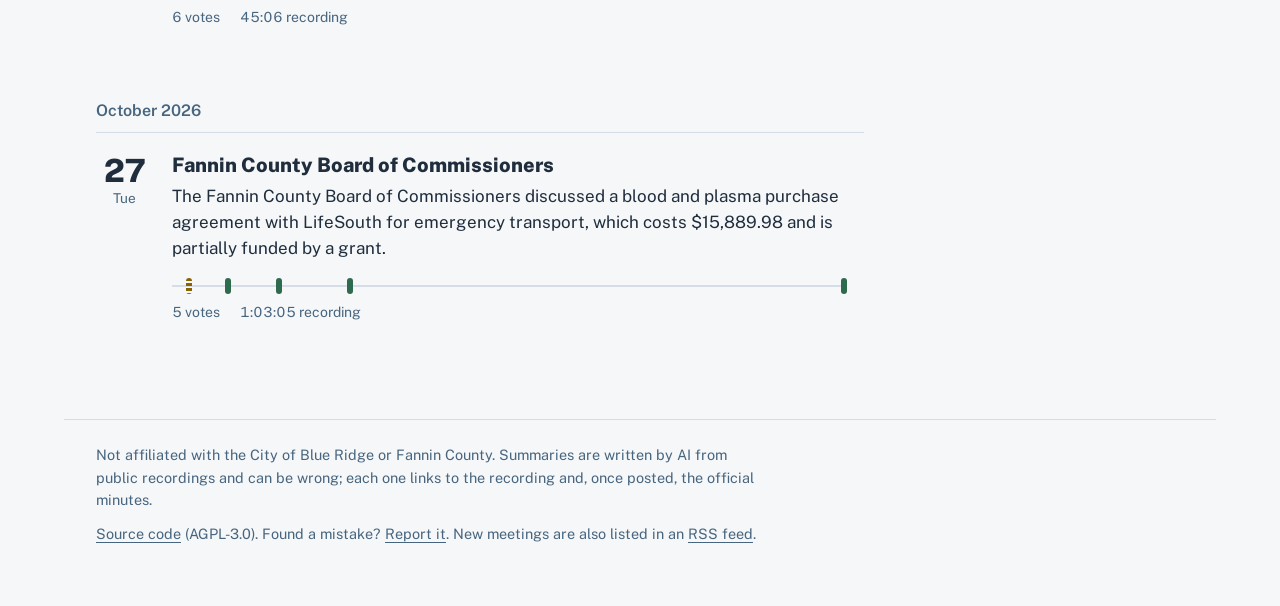
==== commit cd391d40: "Same-motion check uses shared words, not similar text: restores the school board's bond vote Co-auth" ====
--- a/docs/index.html
+++ b/docs/index.html
@@ -5,6 +5,18 @@
 <meta name="viewport" content="width=device-width, initial-scale=1">
 <title>council-brief: Blue Ridge and Fannin County meetings</title>
 <meta name="description" content="Free summaries and searchable transcripts of Blue Ridge and Fannin County, Georgia public meetings.">
+<link rel="canonical" href="https://sudo-update-bryguy.github.io/council-brief/">
+<meta property="og:type" content="website">
+<meta property="og:site_name" content="council-brief">
+<meta property="og:title" content="council-brief: Blue Ridge and Fannin County meetings">
+<meta property="og:description" content="Free summaries and searchable transcripts of Blue Ridge and Fannin County, Georgia public meetings.">
+<meta property="og:url" content="https://sudo-update-bryguy.github.io/council-brief/">
+<meta property="og:image" content="https://sudo-update-bryguy.github.io/council-brief/assets/card.png">
+<meta property="og:image:width" content="1200">
+<meta property="og:image:height" content="630">
+<meta property="og:image:alt" content="council-brief: what your local government decided, without sitting through the meeting.">
+<meta name="twitter:card" content="summary_large_image">
+<meta name="google-site-verification" content="_L7TFK0t4jg-tHs_HOCbn8c9hSdUMWsgqaSf75bBKYE">
 <link rel="preconnect" href="https://fonts.googleapis.com">
 <link rel="preconnect" href="https://fonts.gstatic.com" crossorigin>
 <link rel="stylesheet" href="https://fonts.googleapis.com/css2?family=Public+Sans:ital,wght@0,400;0,600;0,800;1,400&display=swap">
@@ -47,8 +59,8 @@
   <div>
     <h3><a href="m/cPJH8wCiCg4.html">Fannin County Board of Education</a></h3>
     <p>The board reviewed the Unified Literacy Plan, accepted two resignations, and hired new deputy captains Evan Asbury and Dennis P.</p>
-    <div class="strip compact" role="group" aria-label="Timeline of the 1:10:54 recording with 9 votes marked"><div class="strip-bar"><span class="vmark passed" style="left:6.51%" title="4:37: Passed, Approve the agenda as presented"></span><span class="vmark passed" style="left:38.31%" title="27:10: Passed, Approve school quarterly financial reports"></span><span class="vmark passed" style="left:42.10%" title="29:51: Passed, Approve the district financial report as presented"></span><span class="vmark passed" style="left:50.84%" title="36:03: Passed, Approve the ESPLOST 7 referendum"></span><span class="vmark passed" style="left:60.55%" title="42:56: Passed, Approve the Unified Literacy Plan"></span><span class="vmark passed" style="left:63.63%" title="45:07: Passed, Accept the resignation of Thomas Hamby and Christy Sparks"></span><span class="vmark passed" style="left:64.10%" title="45:27: Passed, Hire John Brooke as a bus driver"></span><span class="vmark passed" style="left:65.46%" title="46:25: Passed, Hire substitute teachers Benjamin Ehrman, Brandy Franklin, Joy Grazinga, Angelina Hughes, Lisa Johanson, Natalie Run Scavenge, John Trotter, and Alexa Vinsalia"></span><span class="vmark passed" style="left:99.94%" title="1:10:52: Passed, adjourn"></span></div></div>
-    <p class="facts"><span>9 votes</span><span>1:10:54 recording</span></p>
+    <div class="strip compact" role="group" aria-label="Timeline of the 1:10:54 recording with 10 votes marked"><div class="strip-bar"><span class="vmark passed" style="left:6.51%" title="4:37: Passed, Approve the agenda as presented"></span><span class="vmark passed" style="left:38.31%" title="27:10: Passed, Approve school quarterly financial reports"></span><span class="vmark passed" style="left:42.10%" title="29:51: Passed, Approve the district financial report as presented"></span><span class="vmark unclear" style="left:47.43%" title="33:38: Result unclear, Approve the 2026 bond resolution"></span><span class="vmark passed" style="left:50.84%" title="36:03: Passed, Approve the ESPLOST 7 referendum"></span><span class="vmark passed" style="left:60.55%" title="42:56: Passed, Approve the Unified Literacy Plan"></span><span class="vmark passed" style="left:63.63%" title="45:07: Passed, Accept the resignation of Thomas Hamby and Christy Sparks"></span><span class="vmark passed" style="left:64.10%" title="45:27: Passed, Hire John Brooke as a bus driver"></span><span class="vmark passed" style="left:65.46%" title="46:25: Passed, Hire substitute teachers Benjamin Ehrman, Brandy Franklin, Joy Grazinga, Angelina Hughes, Lisa Johanson, Natalie Run Scavenge, John Trotter, and Alexa Vinsalia"></span><span class="vmark passed" style="left:99.94%" title="1:10:52: Passed, adjourn"></span></div></div>
+    <p class="facts"><span>10 votes</span><span>1:10:54 recording</span></p>
   </div>
 </li><li class="entry">
   <time datetime="2026-11-10"><span class="day">10</span><span class="dow">Tue</span></time>
@@ -87,7 +99,7 @@
 <footer class="site">
   <p>Not affiliated with the City of Blue Ridge or Fannin County. Summaries are written by AI from public
   recordings and can be wrong; each one links to the recording and, once posted, the official minutes.</p>
-  <p><a href="https://github.com/sudo-update-bryguy/council-brief">Source code</a> (AGPL-3.0). Found a mistake? <a href="https://github.com/sudo-update-bryguy/council-brief/issues">Report it</a>.
+  <p><a href="https://github.com/sudo-update-bryguy/council-brief">Source code</a> (AGPL-3.0). Found a mistake? <a href="mailto:councilbrief@gmail.com?subject=Mistake%3A%20council-brief%3A%20Blue%20Ridge%20and%20Fannin%20County%20meetings">Report it</a>.
   New meetings are also listed in an <a href="feed.xml">RSS feed</a>.</p>
 </footer>
 <script src="assets/app.js"></script>
